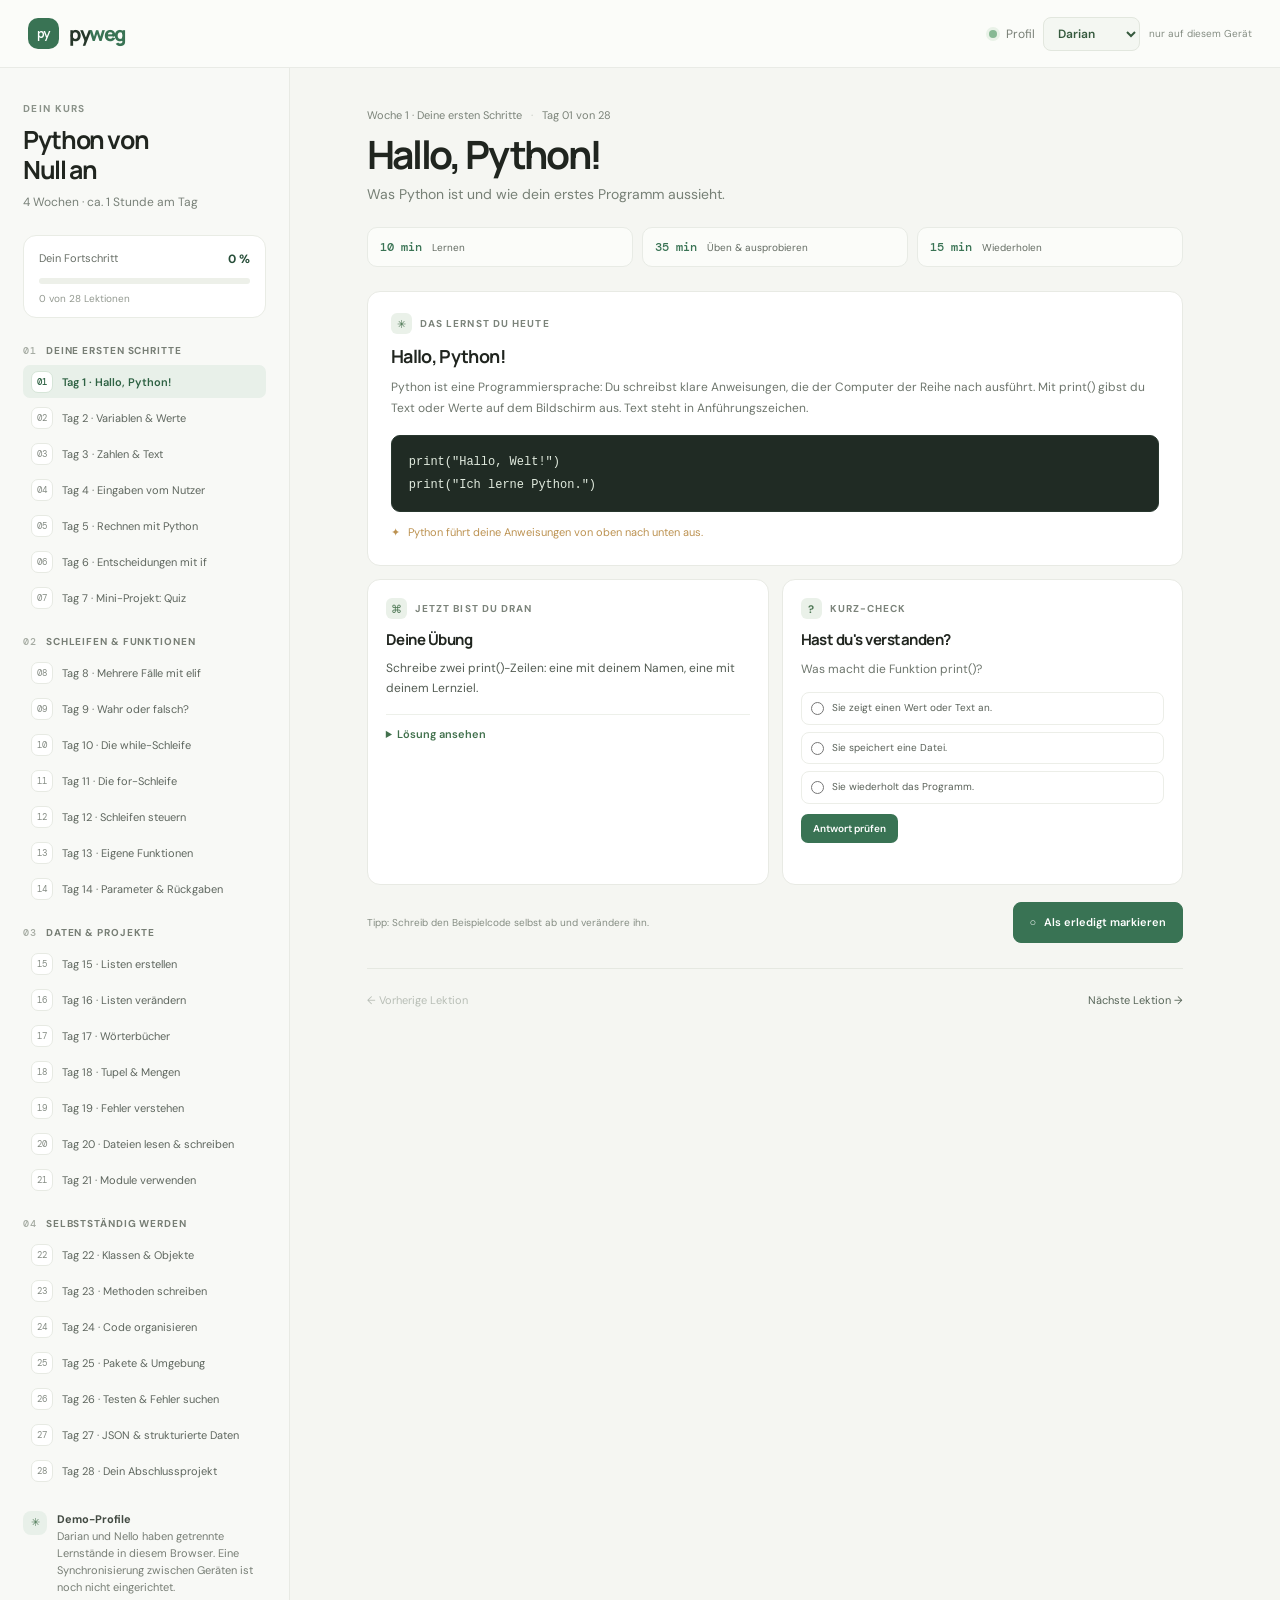
==== index.html @ 41501820 "Create PyWeg Python learning app Add an offline-ready 4-week Python course with separate local demo " ====
<!DOCTYPE html>
<html lang="de">
  <head>
    <meta charset="UTF-8" />
    <meta name="viewport" content="width=device-width, initial-scale=1.0" />
    <meta
      name="description"
      content="Lerne Python Schritt für Schritt mit einem strukturierten 4-Wochen-Lernpfad."
    />
    <meta name="theme-color" content="#f5f6f2" />
    <link rel="manifest" href="./manifest.webmanifest" />
    <link rel="icon" href="./icon.svg" type="image/svg+xml" />
    <link rel="apple-touch-icon" href="./icon.svg" />
    <title>Python lernen – Schritt für Schritt</title>
    <link rel="preconnect" href="https://fonts.googleapis.com" />
    <link rel="preconnect" href="https://fonts.gstatic.com" crossorigin />
    <link
      href="https://fonts.googleapis.com/css2?family=DM+Mono:wght@400;500&family=DM+Sans:wght@400;500;600;700&family=Manrope:wght@400;500;600;700;800&display=swap"
      rel="stylesheet"
    />
    <link rel="stylesheet" href="style.css" />
    <script src="script.js" defer></script>
  </head>
  <body>
    <header class="topbar">
      <a class="brand" href="#" aria-label="PyWeg Startseite">
        <span class="brand__mark" aria-hidden="true">py</span>
        <span>py<span class="brand__light">weg</span></span>
      </a>
      <div class="topbar__note">
        <span class="status-dot" aria-hidden="true"></span>
        <label class="profile-picker">
          <span class="profile-picker__label">Profil</span>
          <select id="profile-select" aria-label="Lernprofil auswählen">
            <option value="darian">Darian</option>
            <option value="nello">Nello</option>
          </select>
        </label>
        <span class="profile-local-note">nur auf diesem Gerät</span>
      </div>
    </header>

    <main class="app-shell">
      <aside class="sidebar" aria-label="Kursübersicht">
        <div class="sidebar__intro">
          <p class="eyebrow">DEIN KURS</p>
          <h2>Python von<br />Null an</h2>
          <p class="sidebar__description">4 Wochen · ca. 1 Stunde am Tag</p>
        </div>

        <section class="progress-card" aria-label="Dein Lernfortschritt">
          <div class="progress-card__row">
            <span>Dein Fortschritt</span>
            <strong id="progress-percent">0 %</strong>
          </div>
          <div
            class="progress-track"
            id="progress-track"
            role="progressbar"
            aria-label="Kursfortschritt"
            aria-valuemin="0"
            aria-valuemax="28"
            aria-valuenow="0"
          >
            <span id="progress-fill"></span>
          </div>
          <p id="progress-count">0 von 28 Lektionen</p>
        </section>

        <nav class="course-nav" id="course-nav" aria-label="Lektionen"></nav>

        <div class="sidebar__tip">
          <span class="tip-icon" aria-hidden="true">✳</span>
          <p><strong>Demo-Profile</strong><br />Darian und Nello haben getrennte Lernstände in diesem Browser. Eine Synchronisierung zwischen Geräten ist noch nicht eingerichtet.</p>
        </div>
      </aside>

      <section class="lesson-view" id="lesson-view" aria-live="polite"></section>
    </main>
  </body>
</html>
---- style.css ----
:root {
  font-family: "DM Sans", sans-serif;
  color: #20251f;
  background: #f5f6f2;
  font-synthesis: none;
  text-rendering: optimizeLegibility;
  -webkit-font-smoothing: antialiased;
  -moz-osx-font-smoothing: grayscale;
  font-optical-sizing: auto;
  font-weight: 400;
  --green: #397354;
  --green-dark: #274e39;
  --green-pale: #e8f0e9;
  --muted: #788078;
  --line: #e8eae4;
  --paper: #fff;
}

* {
  box-sizing: border-box;
}

body {
  min-width: 320px;
  min-height: 100vh;
  min-height: 100svh;
  margin: 0;
}

button {
  font: inherit;
}

.topbar {
  height: 68px;
  display: flex;
  align-items: center;
  justify-content: space-between;
  padding: 0 max(28px, calc((100vw - 1320px) / 2));
  border-bottom: 1px solid #e9ebe6;
  background: #fbfcf9;
}

.brand {
  display: inline-flex;
  align-items: center;
  gap: 10px;
  color: #26372a;
  font-family: "Manrope", sans-serif;
  font-size: 20px;
  font-weight: 800;
  letter-spacing: -0.07em;
  text-decoration: none;
}

.brand__mark {
  width: 31px;
  height: 31px;
  display: grid;
  place-items: center;
  border-radius: 10px;
  color: white;
  background: var(--green);
  font-family: "DM Mono", monospace;
  font-size: 13px;
  letter-spacing: -0.08em;
}

.brand__light {
  color: var(--green);
}

.topbar__note {
  display: flex;
  align-items: center;
  gap: 9px;
  color: #686f67;
  font-size: 13px;
}

.profile-picker {
  display: inline-flex;
  align-items: center;
  gap: 8px;
}

.profile-picker__label {
  color: #777e75;
  font-size: 12px;
}

.profile-picker select {
  min-height: 34px;
  padding: 0 28px 0 10px;
  border: 1px solid #e2e7de;
  border-radius: 8px;
  color: #365a3e;
  background: #f4f7f2;
  cursor: pointer;
  font: inherit;
  font-size: 12px;
  font-weight: 600;
}

.profile-local-note {
  color: #858d83;
  font-size: 10px;
}

.status-dot {
  width: 8px;
  height: 8px;
  border-radius: 50%;
  background: #87b994;
  box-shadow: 0 0 0 3px #e9f2e8;
}

.app-shell {
  width: min(1320px, 100%);
  min-height: calc(100vh - 68px);
  min-height: calc(100svh - 68px);
  display: grid;
  grid-template-columns: 290px minmax(0, 1fr);
  margin: 0 auto;
}

.sidebar {
  display: flex;
  flex-direction: column;
  padding: 34px 23px 24px;
  border-right: 1px solid #e8eae4;
  background: #f8f9f6;
}

.eyebrow {
  margin: 0 0 10px;
  color: #8a9289;
  font-size: 10px;
  font-weight: 700;
  letter-spacing: 0.13em;
}

.sidebar__intro h2 {
  margin: 0;
  font-family: "Manrope", sans-serif;
  font-size: 25px;
  font-weight: 700;
  letter-spacing: -0.055em;
  line-height: 1.2;
}

.sidebar__description {
  margin: 9px 0 0;
  color: var(--muted);
  font-size: 12px;
}

.progress-card {
  margin: 25px 0 26px;
  padding: 15px 15px 12px;
  border: 1px solid #e9ece5;
  border-radius: 13px;
  background: #fff;
}

.progress-card__row {
  display: flex;
  justify-content: space-between;
  gap: 8px;
  color: #686f67;
  font-size: 11px;
}

.progress-card__row strong {
  color: var(--green-dark);
  font-size: 12px;
}

.progress-track {
  height: 6px;
  margin-top: 11px;
  overflow: hidden;
  border-radius: 9px;
  background: #edf0e9;
}

.progress-track span {
  width: 0;
  height: 100%;
  display: block;
  border-radius: inherit;
  background: #76a982;
  transition: width 240ms ease;
}

.progress-card > p {
  margin: 8px 0 0;
  color: #939990;
  font-size: 10px;
}

.course-nav {
  display: grid;
  gap: 21px;
}

.week-nav__heading {
  display: flex;
  align-items: center;
  gap: 9px;
  min-width: 0;
  margin: 0 0 8px;
  color: #777e75;
  font-size: 10px;
  font-weight: 700;
  letter-spacing: 0.09em;
  text-transform: uppercase;
}

.week-nav__heading span {
  color: #a4aaa1;
  font-family: "DM Mono", monospace;
  font-size: 10px;
}

.week-nav__days {
  display: grid;
  gap: 3px;
}

.day-link {
  width: 100%;
  min-height: 33px;
  min-width: 0;
  display: flex;
  align-items: center;
  gap: 9px;
  padding: 5px 8px;
  border: 0;
  border-radius: 7px;
  color: #5e665e;
  background: transparent;
  cursor: pointer;
  text-align: left;
  transition: background 140ms ease, color 140ms ease;
}

.day-link:hover {
  background: #eff1ec;
}

.day-link--active {
  color: #2f6244;
  background: #e8f0e9;
  font-weight: 600;
}

.day-link__number {
  width: 22px;
  height: 22px;
  flex: 0 0 22px;
  display: grid;
  place-items: center;
  border: 1px solid #e7eae3;
  border-radius: 7px;
  color: #858c84;
  background: #fff;
  font-family: "DM Mono", monospace;
  font-size: 9px;
}

.day-link--active .day-link__number {
  border-color: #d6e5d8;
  color: #2f6244;
}

.day-link--complete .day-link__number {
  border-color: #dceade;
  color: #34714c;
  background: #eaf3eb;
}

.day-link__title {
  min-width: 0;
  overflow: hidden;
  font-size: 11px;
  text-overflow: ellipsis;
  white-space: nowrap;
}

.sidebar__tip {
  display: flex;
  align-items: flex-start;
  gap: 10px;
  margin-top: auto;
  padding-top: 24px;
  color: #777e75;
  font-size: 11px;
  line-height: 1.55;
}

.sidebar__tip p {
  margin: 0;
}

.sidebar__tip strong {
  color: #424a42;
  font-size: 11px;
}

.tip-icon {
  width: 24px;
  height: 24px;
  flex: 0 0 24px;
  display: grid;
  place-items: center;
  border-radius: 8px;
  color: #507a58;
  background: #e8f0e9;
}

.lesson-view {
  width: min(100%, 970px);
  padding: 40px clamp(28px, 6vw, 78px) 60px;
}

.lesson-heading {
  margin-bottom: 22px;
}

.lesson-heading__meta {
  display: flex;
  align-items: center;
  gap: 9px;
  color: #7b8379;
  font-size: 11px;
}

.lesson-heading__meta span + span::before {
  margin-right: 9px;
  color: #c0c5bd;
  content: "·";
}

.lesson-heading h1 {
  margin: 10px 0 6px;
  font-family: "Manrope", sans-serif;
  font-size: clamp(27px, 3.7vw, 39px);
  font-weight: 700;
  letter-spacing: -0.06em;
  line-height: 1.15;
}

.lesson-heading__subtitle {
  margin: 0;
  color: #778076;
  font-size: 14px;
  line-height: 1.6;
}

.time-plan {
  display: grid;
  grid-template-columns: repeat(3, minmax(0, 1fr));
  gap: 9px;
  margin: 20px 0 24px;
}

.time-plan__item {
  display: flex;
  align-items: center;
  gap: 10px;
  padding: 11px 12px;
  border: 1px solid #e8ebe5;
  border-radius: 10px;
  background: #fbfcf9;
}

.time-plan__minutes {
  color: var(--green);
  font-family: "DM Mono", monospace;
  font-size: 12px;
  font-weight: 500;
}

.time-plan__label {
  color: #646c63;
  font-size: 10px;
}

.lesson-card,
.practice-card,
.quiz-card {
  border: 1px solid #e8eae4;
  border-radius: 13px;
  background: var(--paper);
}

.lesson-card {
  padding: 21px 23px 23px;
}

.section-label {
  display: flex;
  align-items: center;
  gap: 8px;
  margin: 0 0 10px;
  color: #7b837a;
  font-size: 10px;
  font-weight: 700;
  letter-spacing: 0.11em;
  text-transform: uppercase;
}

.section-label__icon {
  width: 21px;
  height: 21px;
  display: grid;
  place-items: center;
  border-radius: 6px;
  color: #4b7552;
  background: #eaf1e9;
  font-size: 11px;
  letter-spacing: 0;
}

.lesson-card h2,
.practice-card h2,
.quiz-card h2 {
  margin: 0 0 9px;
  font-family: "Manrope", sans-serif;
  font-size: 18px;
  font-weight: 700;
  letter-spacing: -0.035em;
}

.lesson-card__text,
.practice-card__text,
.quiz-card__text {
  margin: 0;
  color: #6e766d;
  font-size: 12px;
  line-height: 1.75;
}

.code-example {
  margin: 16px 0 12px;
  overflow-x: auto;
  padding: 15px 17px;
  border: 1px solid #28372e;
  border-radius: 9px;
  color: #e1ebdf;
  background: #202b24;
  font-family: "DM Mono", monospace;
  font-size: 12px;
  line-height: 1.8;
  tab-size: 4;
}

.lesson-card__note {
  display: flex;
  align-items: flex-start;
  gap: 8px;
  margin: 12px 0 0;
  color: #778078;
  font-size: 11px;
  line-height: 1.6;
}

.lesson-card__note span {
  color: #bc9251;
}

.practice-quiz-grid {
  display: grid;
  grid-template-columns: 1fr 1fr;
  gap: 13px;
  margin-top: 13px;
}

.practice-card,
.quiz-card {
  padding: 18px;
}

.practice-card h2,
.quiz-card h2 {
  font-size: 15px;
}

.practice-card__prompt {
  margin: 0;
  color: #535c53;
  font-size: 12px;
  line-height: 1.65;
}

.solution {
  margin-top: 15px;
  border-top: 1px solid #edf0ea;
  padding-top: 12px;
}

.solution summary {
  color: #42714d;
  cursor: pointer;
  font-size: 11px;
  font-weight: 600;
}

.solution pre {
  margin: 10px 0 0;
  overflow-x: auto;
  padding: 11px;
  border-radius: 7px;
  color: #e1ebdf;
  background: #202b24;
  font-family: "DM Mono", monospace;
  font-size: 10px;
  line-height: 1.7;
}

.quiz-form {
  display: grid;
  gap: 7px;
  margin-top: 12px;
}

.quiz-option {
  display: flex;
  align-items: flex-start;
  gap: 8px;
  padding: 8px 9px;
  border: 1px solid #eceee8;
  border-radius: 8px;
  color: #586057;
  cursor: pointer;
  font-size: 10px;
  line-height: 1.45;
}

.quiz-option:has(input:checked) {
  border-color: #a8c4aa;
  background: #f4f8f3;
}

.quiz-option input {
  margin: 1px 0 0;
  accent-color: var(--green);
}

.quiz-submit {
  justify-self: start;
  margin-top: 3px;
  padding: 8px 12px;
  border: 0;
  border-radius: 7px;
  color: #fff;
  background: var(--green);
  cursor: pointer;
  font-size: 10px;
  font-weight: 600;
}

.quiz-submit:hover {
  background: var(--green-dark);
}

.quiz-feedback {
  min-height: 15px;
  margin: 1px 0 0;
  color: #a14b43;
  font-size: 10px;
  line-height: 1.5;
}

.quiz-feedback--correct {
  color: #34714c;
}

.lesson-footer {
  display: flex;
  align-items: center;
  justify-content: space-between;
  gap: 12px;
  margin-top: 17px;
}

.lesson-footer__hint {
  margin: 0;
  color: #858d83;
  font-size: 10px;
  line-height: 1.5;
}

.complete-button {
  min-height: 41px;
  display: inline-flex;
  align-items: center;
  justify-content: center;
  gap: 8px;
  padding: 0 16px;
  border: 1px solid var(--green);
  border-radius: 8px;
  color: #fff;
  background: var(--green);
  cursor: pointer;
  font-size: 11px;
  font-weight: 600;
  white-space: nowrap;
  transition: background 140ms ease, color 140ms ease;
}

.complete-button:hover {
  background: var(--green-dark);
}

.complete-button--done {
  border-color: #dce9dc;
  color: #39714a;
  background: #eff6ee;
}

.complete-button--done:hover {
  background: #e4f0e2;
}

.lesson-nav {
  display: flex;
  justify-content: space-between;
  gap: 12px;
  margin-top: 25px;
  border-top: 1px solid #e5e8e1;
  padding-top: 17px;
}

.lesson-nav button {
  padding: 7px 0;
  border: 0;
  color: #576558;
  background: transparent;
  cursor: pointer;
  font-size: 11px;
}

.lesson-nav button:hover:not(:disabled) {
  color: var(--green);
}

.lesson-nav button:disabled {
  color: #b8beb6;
  cursor: default;
}

button:focus-visible,
a:focus-visible,
summary:focus-visible,
.quiz-option:focus-within {
  outline: 2px solid #6c9c71;
  outline-offset: 3px;
}

@media (min-width: 1321px) {
  .app-shell {
    border-right: 1px solid #e8eae4;
    border-left: 1px solid #e8eae4;
  }
}

@media (max-width: 900px) {
  .app-shell {
    grid-template-columns: 245px minmax(0, 1fr);
  }

  .sidebar {
    padding-right: 17px;
    padding-left: 17px;
  }

  .lesson-view {
    padding-right: 28px;
    padding-left: 28px;
  }

  .practice-quiz-grid {
    grid-template-columns: 1fr;
  }
}

@media (max-width: 650px) {
  .topbar {
    height: 60px;
    padding: 0 18px;
  }

  .topbar__note {
    gap: 7px;
  }

  .profile-local-note {
    max-width: 78px;
    font-size: 9px;
    line-height: 1.2;
  }

  .profile-picker__label {
    display: none;
  }

  .app-shell {
    min-height: calc(100svh - 60px);
    grid-template-columns: minmax(0, 1fr);
  }

  .sidebar {
    min-width: 0;
    padding: 20px 18px 13px;
    border-right: 0;
    border-bottom: 1px solid #e8eae4;
  }

  .sidebar__intro {
    display: grid;
    grid-template-columns: 1fr auto;
    align-items: end;
  }

  .sidebar__intro .eyebrow,
  .sidebar__intro h2,
  .sidebar__description {
    grid-column: 1;
  }

  .sidebar__intro h2 br {
    display: none;
  }

  .sidebar__intro h2 {
    font-size: 21px;
  }

  .sidebar__description {
    margin-top: 5px;
  }

  .progress-card {
    margin: 16px 0 17px;
  }

  .course-nav {
    min-width: 0;
    grid-template-columns: repeat(4, minmax(0, 1fr));
    align-items: start;
    gap: 9px;
  }

  .week-nav__heading {
    gap: 5px;
    font-size: 8px;
    letter-spacing: 0.03em;
  }

  .week-nav {
    min-width: 0;
  }

  .week-nav__heading span {
    font-size: 9px;
  }

  .week-nav__days {
    gap: 2px;
  }

  .day-link {
    min-height: 29px;
    gap: 5px;
    padding: 3px;
  }

  .day-link__number {
    width: 20px;
    height: 20px;
    flex-basis: 20px;
    font-size: 8px;
  }

  .day-link__title {
    font-size: 9px;
  }

  .sidebar__tip {
    display: none;
  }

  .lesson-view {
    padding: 26px 18px 40px;
  }

  .time-plan {
    gap: 6px;
  }

  .time-plan__item {
    flex-direction: column;
    align-items: flex-start;
    gap: 4px;
    padding: 9px;
  }

  .lesson-card {
    padding: 18px;
  }
}

@media (max-width: 420px) {
  .course-nav {
    grid-template-columns: repeat(2, minmax(0, 1fr));
    gap: 12px;
  }

  .week-nav__heading {
    font-size: 9px;
  }

  .day-link__title {
    font-size: 10px;
  }

  .lesson-footer {
    align-items: flex-start;
    flex-direction: column;
  }
}

@media (prefers-reduced-motion: reduce) {
  *,
  *::before,
  *::after {
    scroll-behavior: auto !important;
    transition-duration: 0.01ms !important;
  }
}
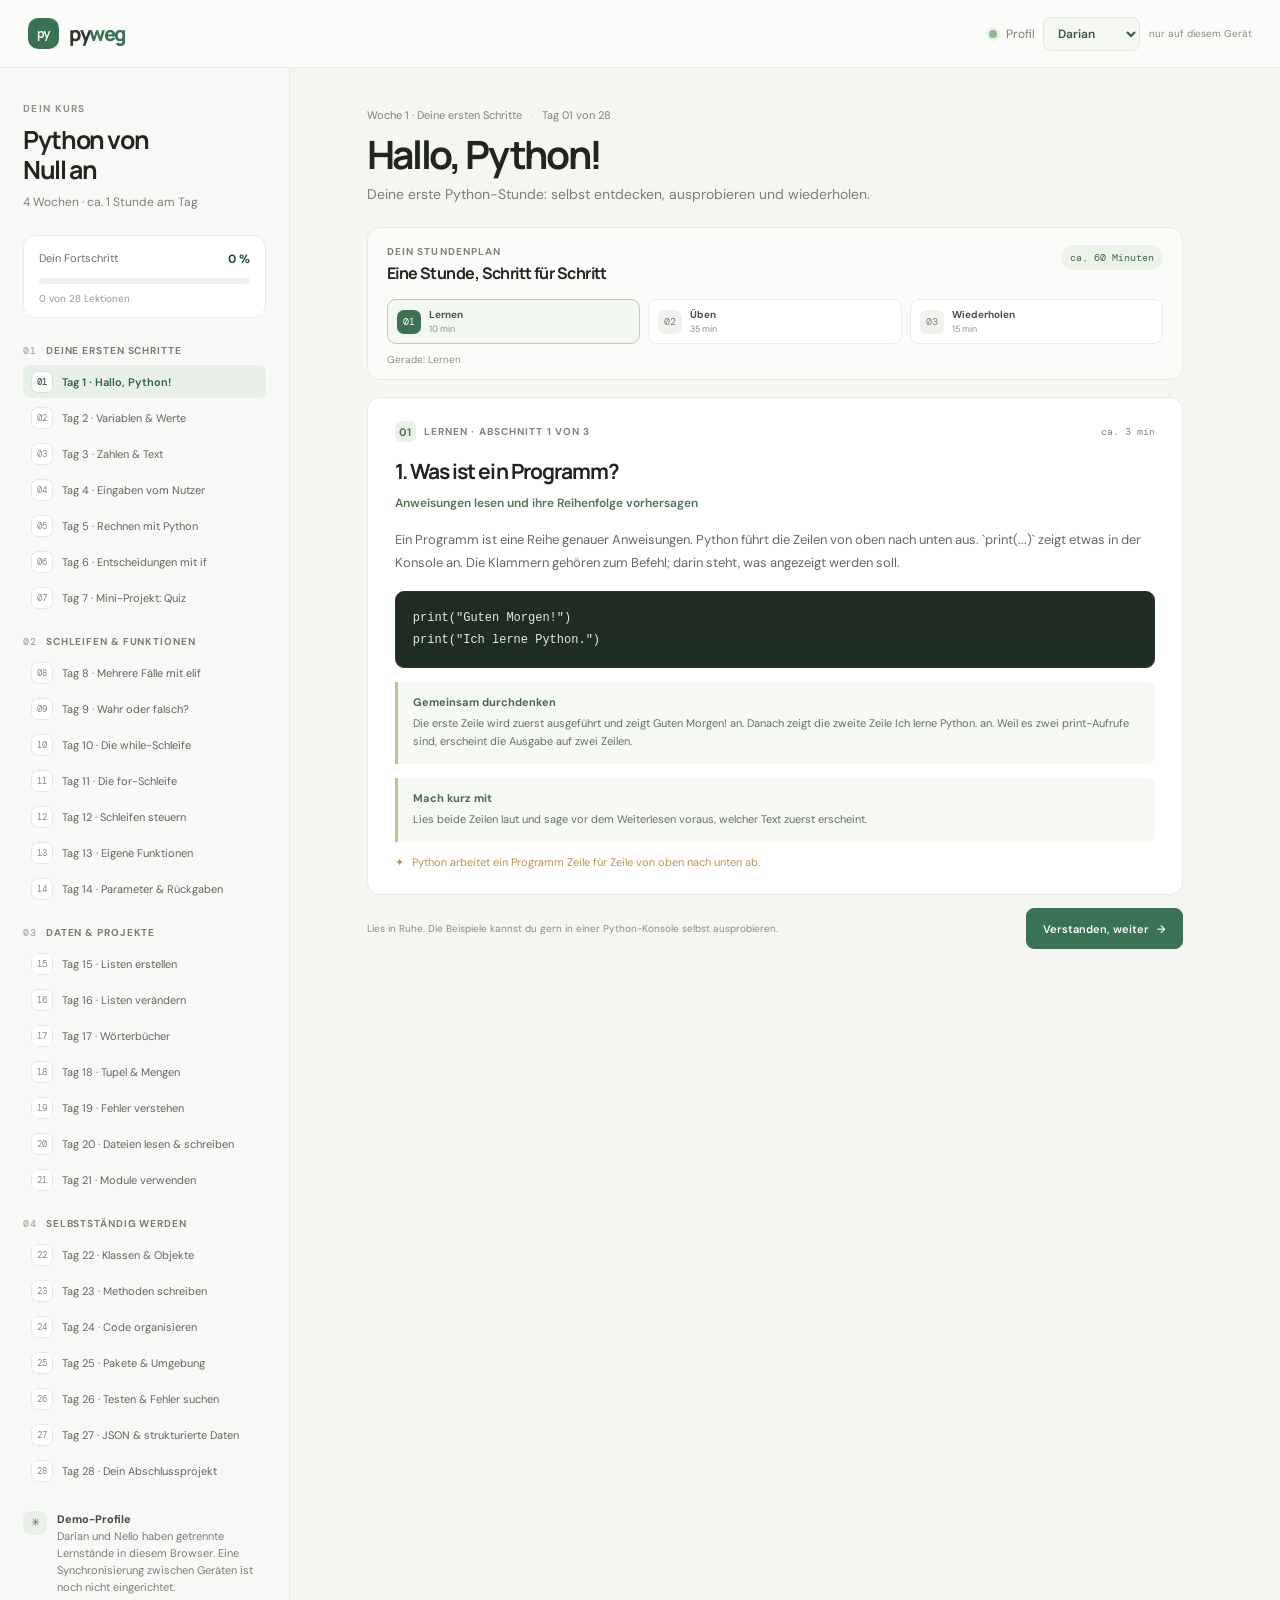
==== commit e0373d31: "Expand day one into a guided hour-long lesson Add three guided learning sections, eight progressive " ====
--- a/index.html
+++ b/index.html
@@ -19,6 +19,7 @@
       rel="stylesheet"
     />
     <link rel="stylesheet" href="style.css" />
+    <script src="day-one.js" defer></script>
     <script src="script.js" defer></script>
   </head>
   <body>
--- a/style.css
+++ b/style.css
@@ -21,7 +21,7 @@
 }
 
 body {
-  min-width: 320px;
+  min-width: 0;
   min-height: 100vh;
   min-height: 100svh;
   margin: 0;
@@ -385,6 +385,533 @@
 .time-plan__label {
   color: #646c63;
   font-size: 10px;
+}
+
+.day-one-plan {
+  margin: 20px 0 17px;
+  padding: 17px 19px 13px;
+  border: 1px solid #e5eae1;
+  border-radius: 13px;
+  background: #fbfcf9;
+}
+
+.day-one-plan__heading {
+  display: flex;
+  align-items: flex-start;
+  justify-content: space-between;
+  gap: 14px;
+}
+
+.day-one-plan__heading .section-label {
+  margin-bottom: 4px;
+}
+
+.day-one-plan__heading h2 {
+  margin: 0;
+  font-family: "Manrope", sans-serif;
+  font-size: 16px;
+  letter-spacing: -0.035em;
+}
+
+.day-one-plan__total {
+  padding: 6px 9px;
+  border-radius: 20px;
+  color: #41674a;
+  background: #edf3e9;
+  font-family: "DM Mono", monospace;
+  font-size: 10px;
+  white-space: nowrap;
+}
+
+.day-one-plan__stages {
+  display: grid;
+  grid-template-columns: repeat(3, minmax(0, 1fr));
+  gap: 8px;
+  margin-top: 15px;
+}
+
+.day-one-plan__stage {
+  min-width: 0;
+  display: flex;
+  align-items: center;
+  gap: 8px;
+  padding: 8px 9px;
+  border: 1px solid #eaede7;
+  border-radius: 9px;
+  background: #fff;
+}
+
+.day-one-plan__stage--active {
+  border-color: #b6cdb5;
+  background: #f2f7f1;
+}
+
+.day-one-plan__stage--done .day-one-plan__stage-mark {
+  color: #fff;
+  background: #628b68;
+}
+
+.day-one-plan__stage-mark {
+  width: 24px;
+  height: 24px;
+  flex: 0 0 24px;
+  display: grid;
+  place-items: center;
+  border-radius: 7px;
+  color: #788478;
+  background: #f0f2ed;
+  font-family: "DM Mono", monospace;
+  font-size: 10px;
+}
+
+.day-one-plan__stage--active .day-one-plan__stage-mark {
+  color: #fff;
+  background: var(--green);
+}
+
+.day-one-plan__stage-copy {
+  min-width: 0;
+  display: grid;
+  gap: 2px;
+}
+
+.day-one-plan__stage-copy strong {
+  overflow: hidden;
+  color: #485349;
+  font-size: 10px;
+  text-overflow: ellipsis;
+  white-space: nowrap;
+}
+
+.day-one-plan__stage-copy small {
+  color: #899187;
+  font-size: 9px;
+}
+
+.day-one-plan__current {
+  margin: 9px 0 0;
+  color: #899087;
+  font-size: 10px;
+}
+
+.day-one-step,
+.day-one-exercise,
+.day-one-feedback,
+.day-one-complete {
+  padding: 23px clamp(18px, 3vw, 27px);
+  border: 1px solid #e8eae4;
+  border-radius: 13px;
+  background: #fff;
+}
+
+.day-one-step__topline {
+  display: flex;
+  align-items: center;
+  justify-content: space-between;
+  gap: 12px;
+  margin-bottom: 16px;
+}
+
+.day-one-step__topline .section-label {
+  margin: 0;
+}
+
+.day-one-step h2,
+.day-one-exercise h2,
+.day-one-feedback h2,
+.day-one-complete h2 {
+  margin: 0 0 8px;
+  font-family: "Manrope", sans-serif;
+  font-size: 21px;
+  font-weight: 700;
+  letter-spacing: -0.045em;
+  line-height: 1.3;
+}
+
+.day-one-step__objective {
+  margin: 0 0 15px;
+  color: #517356;
+  font-size: 12px;
+  font-weight: 600;
+  line-height: 1.6;
+}
+
+.day-one-step__prose {
+  margin: 0;
+  color: #626b61;
+  font-size: 13px;
+  line-height: 1.8;
+  white-space: pre-line;
+}
+
+.worked-example,
+.try-it {
+  margin-top: 14px;
+  padding: 13px 15px;
+  border-left: 3px solid #b4c994;
+  border-radius: 0 8px 8px 0;
+  background: #f6f8f2;
+}
+
+.worked-example__title,
+.try-it strong {
+  display: block;
+  margin: 0 0 5px;
+  color: #496a4e;
+  font-size: 11px;
+  font-weight: 700;
+}
+
+.worked-example p:not(.worked-example__title),
+.try-it p {
+  margin: 0;
+  color: #667064;
+  font-size: 11px;
+  line-height: 1.7;
+}
+
+.day-one-step__footer {
+  display: flex;
+  align-items: center;
+  justify-content: space-between;
+  gap: 14px;
+  margin-top: 13px;
+}
+
+.day-one-step__footer .lesson-footer__hint {
+  max-width: 420px;
+}
+
+.exercise-time {
+  flex: 0 0 auto;
+  color: #818a7f;
+  font-family: "DM Mono", monospace;
+  font-size: 10px;
+}
+
+.day-one-exercise__prompt {
+  margin: 5px 0 14px;
+  color: #4f594f;
+  font-size: 13px;
+  line-height: 1.8;
+  white-space: pre-line;
+}
+
+.day-one-exercise > .code-example {
+  margin: 12px 0 15px;
+}
+
+.exercise-progress {
+  height: 5px;
+  margin: -4px 0 19px;
+  overflow: hidden;
+  border-radius: 9px;
+  background: #edf0e9;
+}
+
+.exercise-progress span {
+  height: 100%;
+  display: block;
+  border-radius: inherit;
+  background: #76a982;
+  transition: width 180ms ease;
+}
+
+.hint-panel {
+  margin: 10px 0 17px;
+  border: 1px solid #eceee8;
+  border-radius: 8px;
+  padding: 10px 12px;
+  background: #fafbf8;
+}
+
+.hint-panel summary {
+  color: #537559;
+  cursor: pointer;
+  font-size: 11px;
+  font-weight: 600;
+}
+
+.hint-panel p {
+  margin: 8px 0 0;
+  color: #677165;
+  font-size: 11px;
+  line-height: 1.65;
+}
+
+.exercise-options {
+  display: grid;
+  gap: 8px;
+  min-width: 0;
+  margin: 0;
+  border: 0;
+  padding: 0;
+}
+
+.exercise-options legend,
+.exercise-response-label {
+  margin-bottom: 8px;
+  color: #566055;
+  font-size: 11px;
+  font-weight: 700;
+}
+
+.exercise-options .quiz-option {
+  padding: 10px 12px;
+  font-size: 12px;
+}
+
+.exercise-response-label {
+  display: block;
+  margin-top: 4px;
+}
+
+.day-one-answer textarea {
+  width: 100%;
+  min-height: 76px;
+  resize: vertical;
+  border: 1px solid #dfe4dc;
+  border-radius: 8px;
+  padding: 11px 12px;
+  color: #344238;
+  background: #fbfcf9;
+  font: inherit;
+  font-size: 12px;
+  line-height: 1.6;
+}
+
+.day-one-answer textarea:focus-visible {
+  border-color: #7da883;
+  outline: 2px solid #b9d2bc;
+  outline-offset: 1px;
+}
+
+.day-one-answer textarea.exercise-code-input {
+  min-height: 112px;
+  color: #e1ebdf;
+  background: #202b24;
+  font-family: "DM Mono", monospace;
+  font-size: 12px;
+  tab-size: 4;
+}
+
+.exercise-input-help {
+  margin: 6px 0 12px;
+  color: #899087;
+  font-size: 10px;
+  line-height: 1.5;
+}
+
+.exercise-options--self-check {
+  margin-top: 13px;
+}
+
+.exercise-options--self-check .quiz-option {
+  font-size: 11px;
+}
+
+.day-one-answer > .quiz-submit {
+  min-height: 37px;
+  padding: 0 14px;
+  font-size: 11px;
+}
+
+.day-one-session-note {
+  margin: 12px 0 0;
+  color: #858d83;
+  font-size: 10px;
+  line-height: 1.6;
+}
+
+.day-one-feedback > .section-label {
+  margin-bottom: 10px;
+}
+
+.day-one-feedback--correct {
+  border-color: #dce8dc;
+  background: #fdfffc;
+}
+
+.day-one-feedback--incorrect {
+  border-color: #eadfd8;
+}
+
+.day-one-feedback--self {
+  border-color: #e7e9df;
+}
+
+.day-one-feedback h3 {
+  margin: 18px 0 5px;
+  color: #737c71;
+  font-size: 12px;
+  font-weight: 600;
+}
+
+.feedback-explanation,
+.feedback-reason p:not(.feedback-reason__title) {
+  margin: 0;
+  color: #626b61;
+  font-size: 12px;
+  line-height: 1.75;
+}
+
+.feedback-hint,
+.feedback-reason {
+  margin-top: 13px;
+  border-radius: 8px;
+  padding: 12px 14px;
+  background: #f6f8f2;
+}
+
+.feedback-hint strong,
+.feedback-reason__title {
+  display: block;
+  margin: 0 0 5px;
+  color: #4c6f50;
+  font-size: 11px;
+  font-weight: 700;
+}
+
+.feedback-hint p {
+  margin: 0;
+  color: #626b61;
+  font-size: 11px;
+  line-height: 1.65;
+}
+
+.feedback-solution {
+  margin-top: 13px;
+  overflow: hidden;
+  border: 1px solid #2d3c32;
+  border-radius: 9px;
+  background: #202b24;
+}
+
+.feedback-solution__heading {
+  display: flex;
+  align-items: center;
+  justify-content: space-between;
+  gap: 12px;
+  border-bottom: 1px solid #35453a;
+  padding: 10px 13px;
+}
+
+.feedback-solution__heading strong {
+  color: #e3ecdf;
+  font-size: 11px;
+}
+
+.feedback-solution__heading span {
+  color: #aab5a7;
+  font-size: 9px;
+}
+
+.feedback-solution pre,
+.your-answer pre {
+  margin: 0;
+  overflow-x: auto;
+  padding: 13px;
+  color: #e1ebdf;
+  font-family: "DM Mono", monospace;
+  font-size: 11px;
+  line-height: 1.8;
+  white-space: pre-wrap;
+  overflow-wrap: anywhere;
+}
+
+.your-answer {
+  margin-top: 11px;
+}
+
+.your-answer summary {
+  color: #667265;
+  cursor: pointer;
+  font-size: 10px;
+}
+
+.your-answer pre {
+  margin-top: 7px;
+  border-radius: 7px;
+  color: #596359;
+  background: #f3f5f0;
+}
+
+.feedback-actions {
+  display: flex;
+  align-items: center;
+  justify-content: flex-end;
+  gap: 10px;
+  margin-top: 16px;
+}
+
+.secondary-button {
+  min-height: 39px;
+  padding: 0 12px;
+  border: 1px solid #dfe4dc;
+  border-radius: 8px;
+  color: #526553;
+  background: #fff;
+  cursor: pointer;
+  font-size: 10px;
+  font-weight: 600;
+}
+
+.secondary-button:hover {
+  background: #f4f7f2;
+}
+
+.day-one-complete {
+  padding: 29px clamp(18px, 4vw, 36px);
+}
+
+.day-one-complete__icon {
+  width: 40px;
+  height: 40px;
+  display: grid;
+  place-items: center;
+  margin-bottom: 16px;
+  border-radius: 12px;
+  color: #fff;
+  background: var(--green);
+  font-size: 19px;
+}
+
+.day-one-complete > .section-label {
+  margin-bottom: 8px;
+}
+
+.day-one-complete > p:not(.section-label, .lesson-card__note) {
+  max-width: 650px;
+  color: #677065;
+  font-size: 12px;
+  line-height: 1.8;
+}
+
+.day-one-complete__summary {
+  margin: 17px 0;
+  border: 1px solid #e8ede4;
+  border-radius: 9px;
+  padding: 14px 16px;
+  color: #566155;
+  background: #fafbf8;
+  font-size: 11px;
+}
+
+.day-one-complete__summary ul {
+  display: grid;
+  gap: 7px;
+  margin: 10px 0 0;
+  padding-left: 19px;
+  line-height: 1.6;
+}
+
+.day-one-complete__summary code {
+  color: #42714d;
+  font-family: "DM Mono", monospace;
+}
+
+.day-one-complete > .complete-button {
+  margin-top: 10px;
 }
 
 .lesson-card,
@@ -684,6 +1211,11 @@
   .practice-quiz-grid {
     grid-template-columns: 1fr;
   }
+
+  .day-one-plan__stage {
+    align-items: flex-start;
+    flex-direction: column;
+  }
 }
 
 @media (max-width: 650px) {
@@ -809,6 +1341,54 @@
 
   .lesson-card {
     padding: 18px;
+  }
+
+  .day-one-plan {
+    padding: 14px;
+  }
+
+  .day-one-plan__stages {
+    gap: 5px;
+  }
+
+  .day-one-plan__stage {
+    align-items: center;
+    flex-direction: row;
+    gap: 5px;
+    padding: 7px 5px;
+  }
+
+  .day-one-plan__stage-mark {
+    width: 20px;
+    height: 20px;
+    flex-basis: 20px;
+    font-size: 9px;
+  }
+
+  .day-one-plan__stage-copy strong {
+    font-size: 9px;
+  }
+
+  .day-one-plan__stage-copy small {
+    font-size: 8px;
+  }
+
+  .day-one-step__footer {
+    align-items: flex-start;
+    flex-direction: column;
+  }
+
+  .day-one-step__footer .complete-button {
+    align-self: flex-end;
+  }
+
+  .feedback-actions {
+    align-items: stretch;
+    flex-direction: column-reverse;
+  }
+
+  .feedback-actions > button {
+    width: 100%;
   }
 }
 
